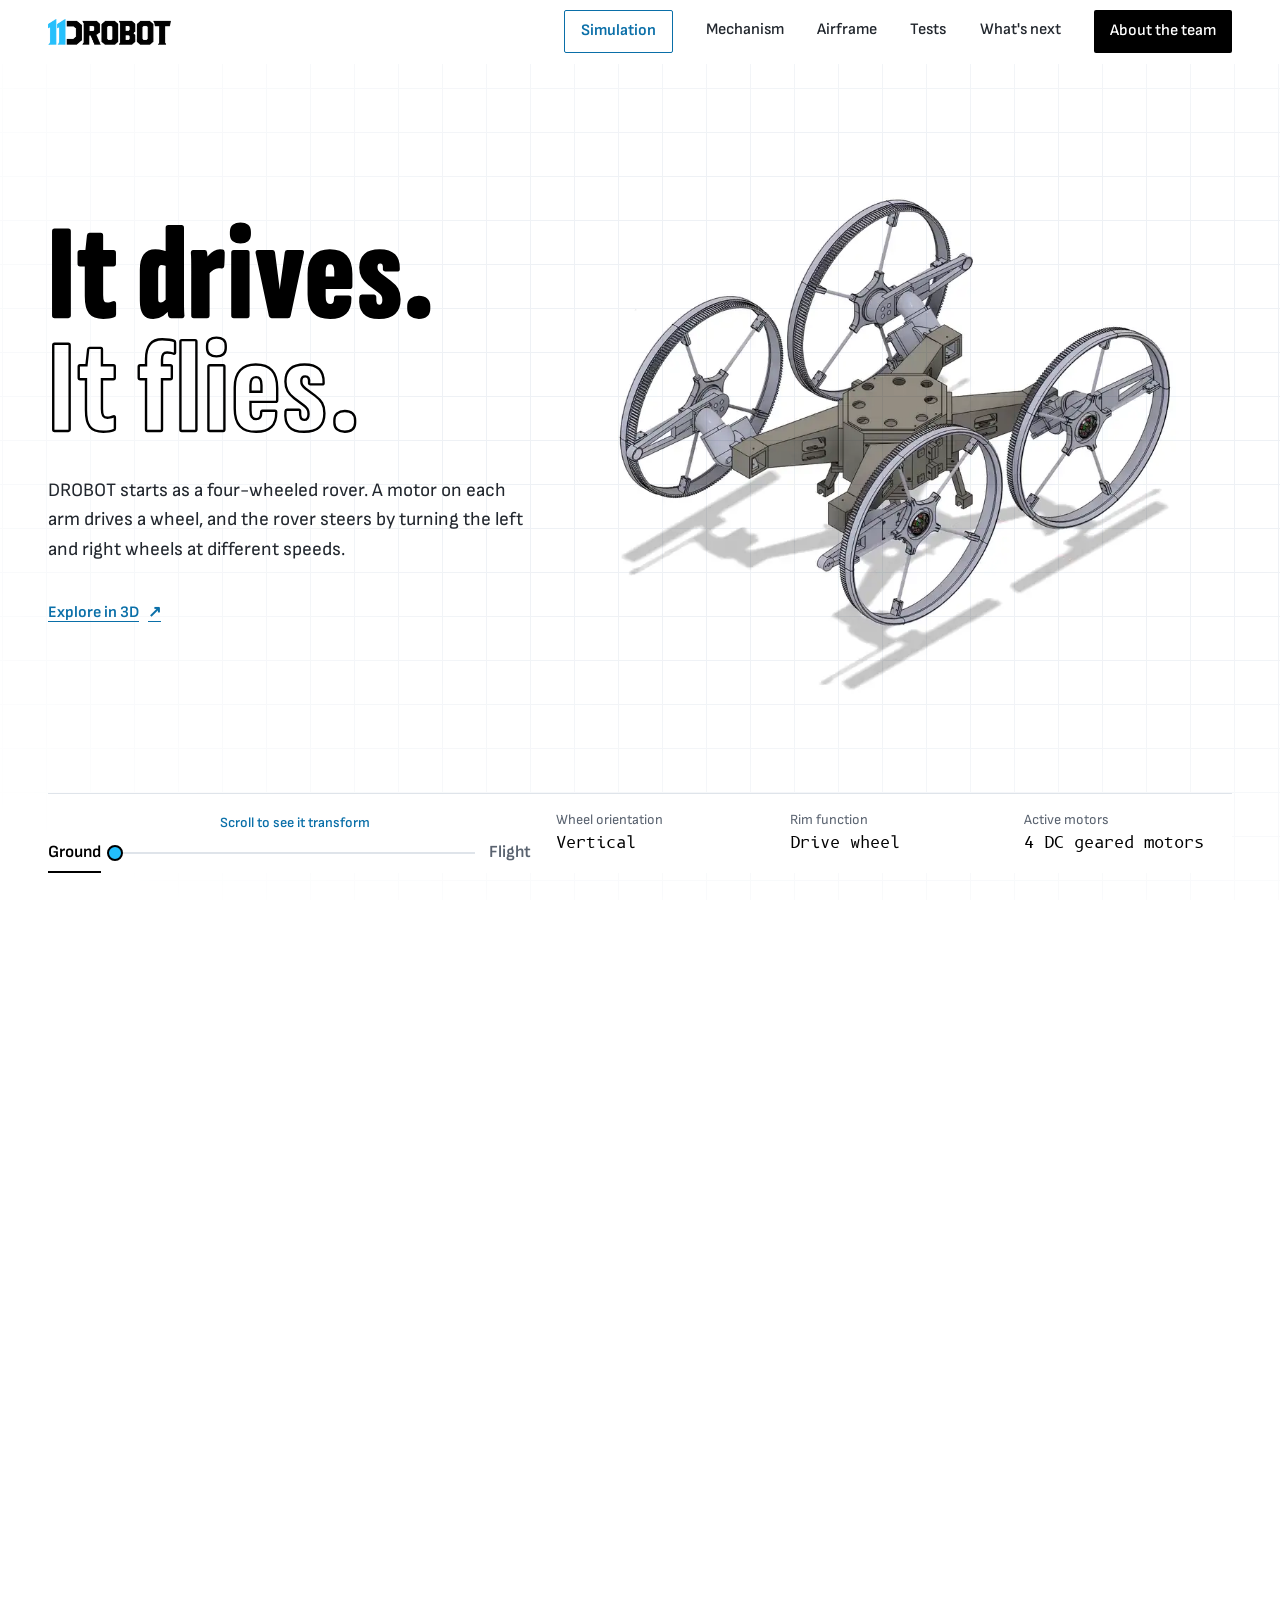
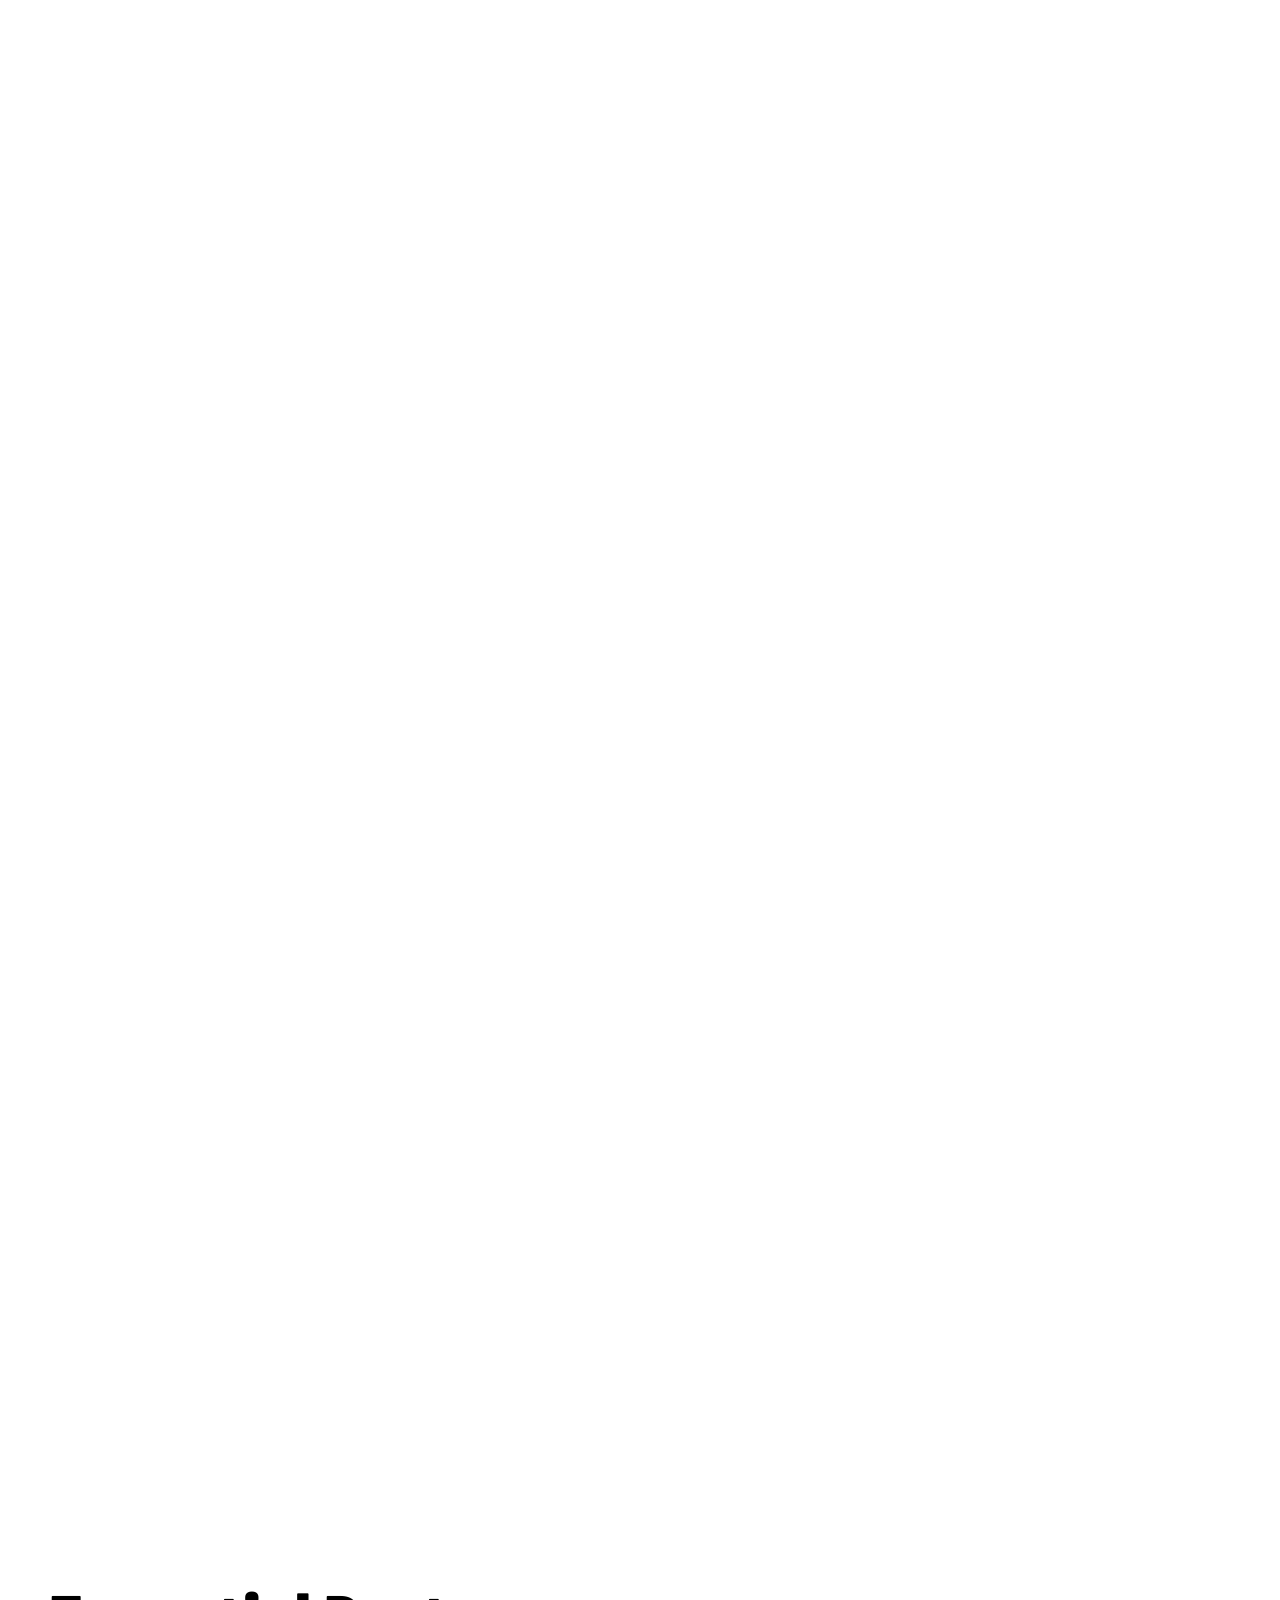
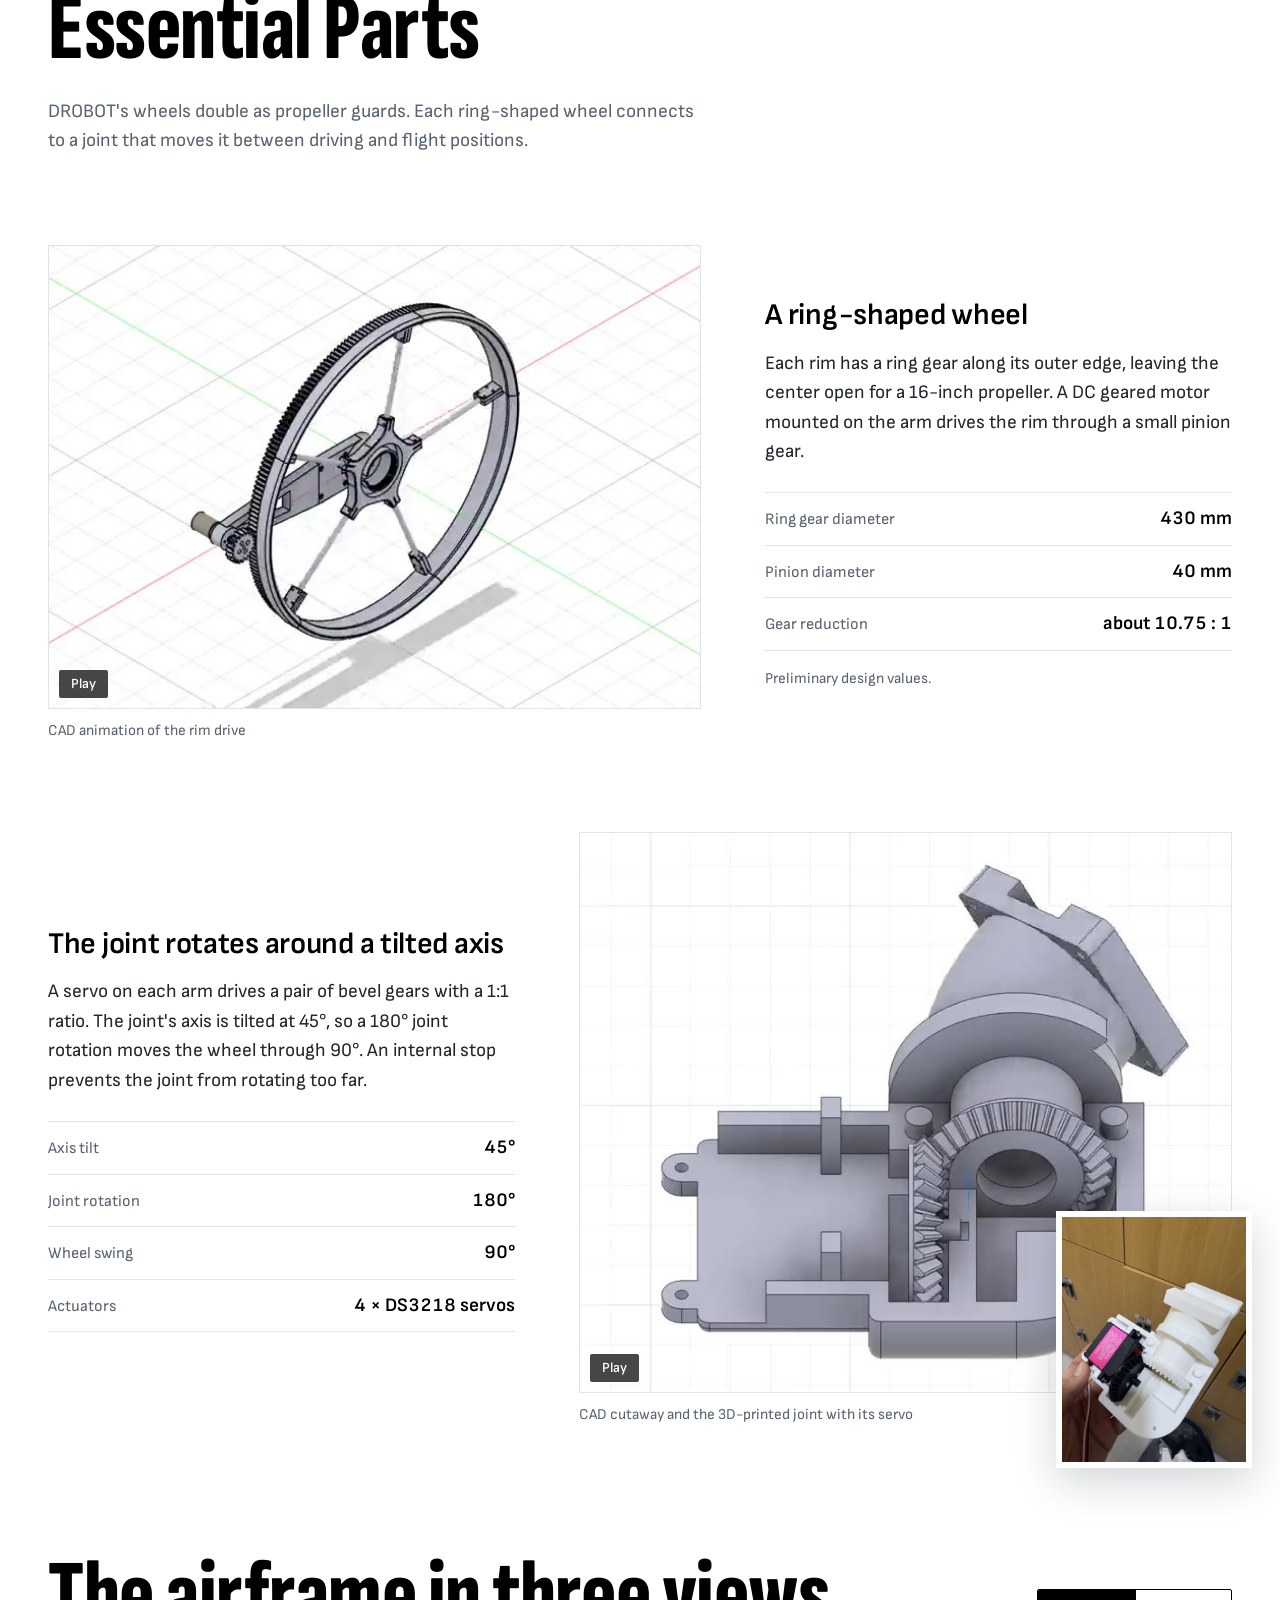
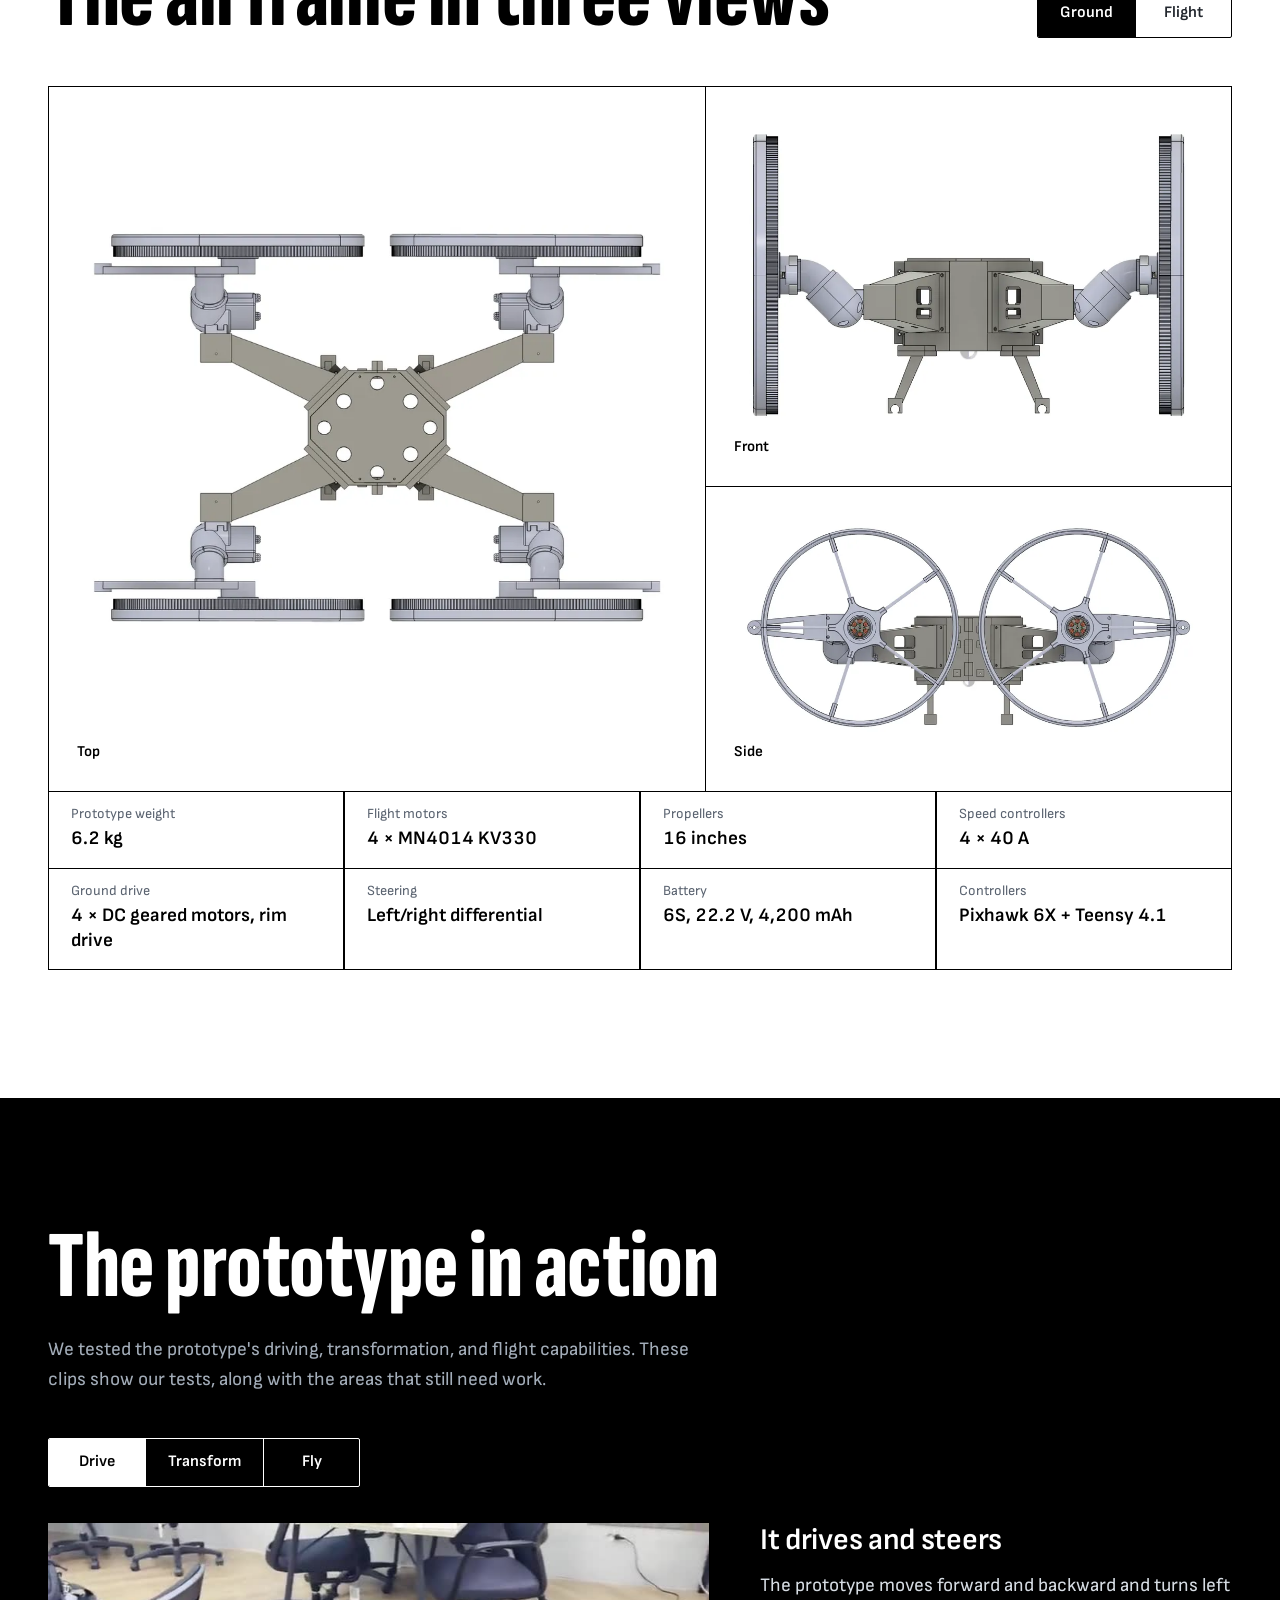
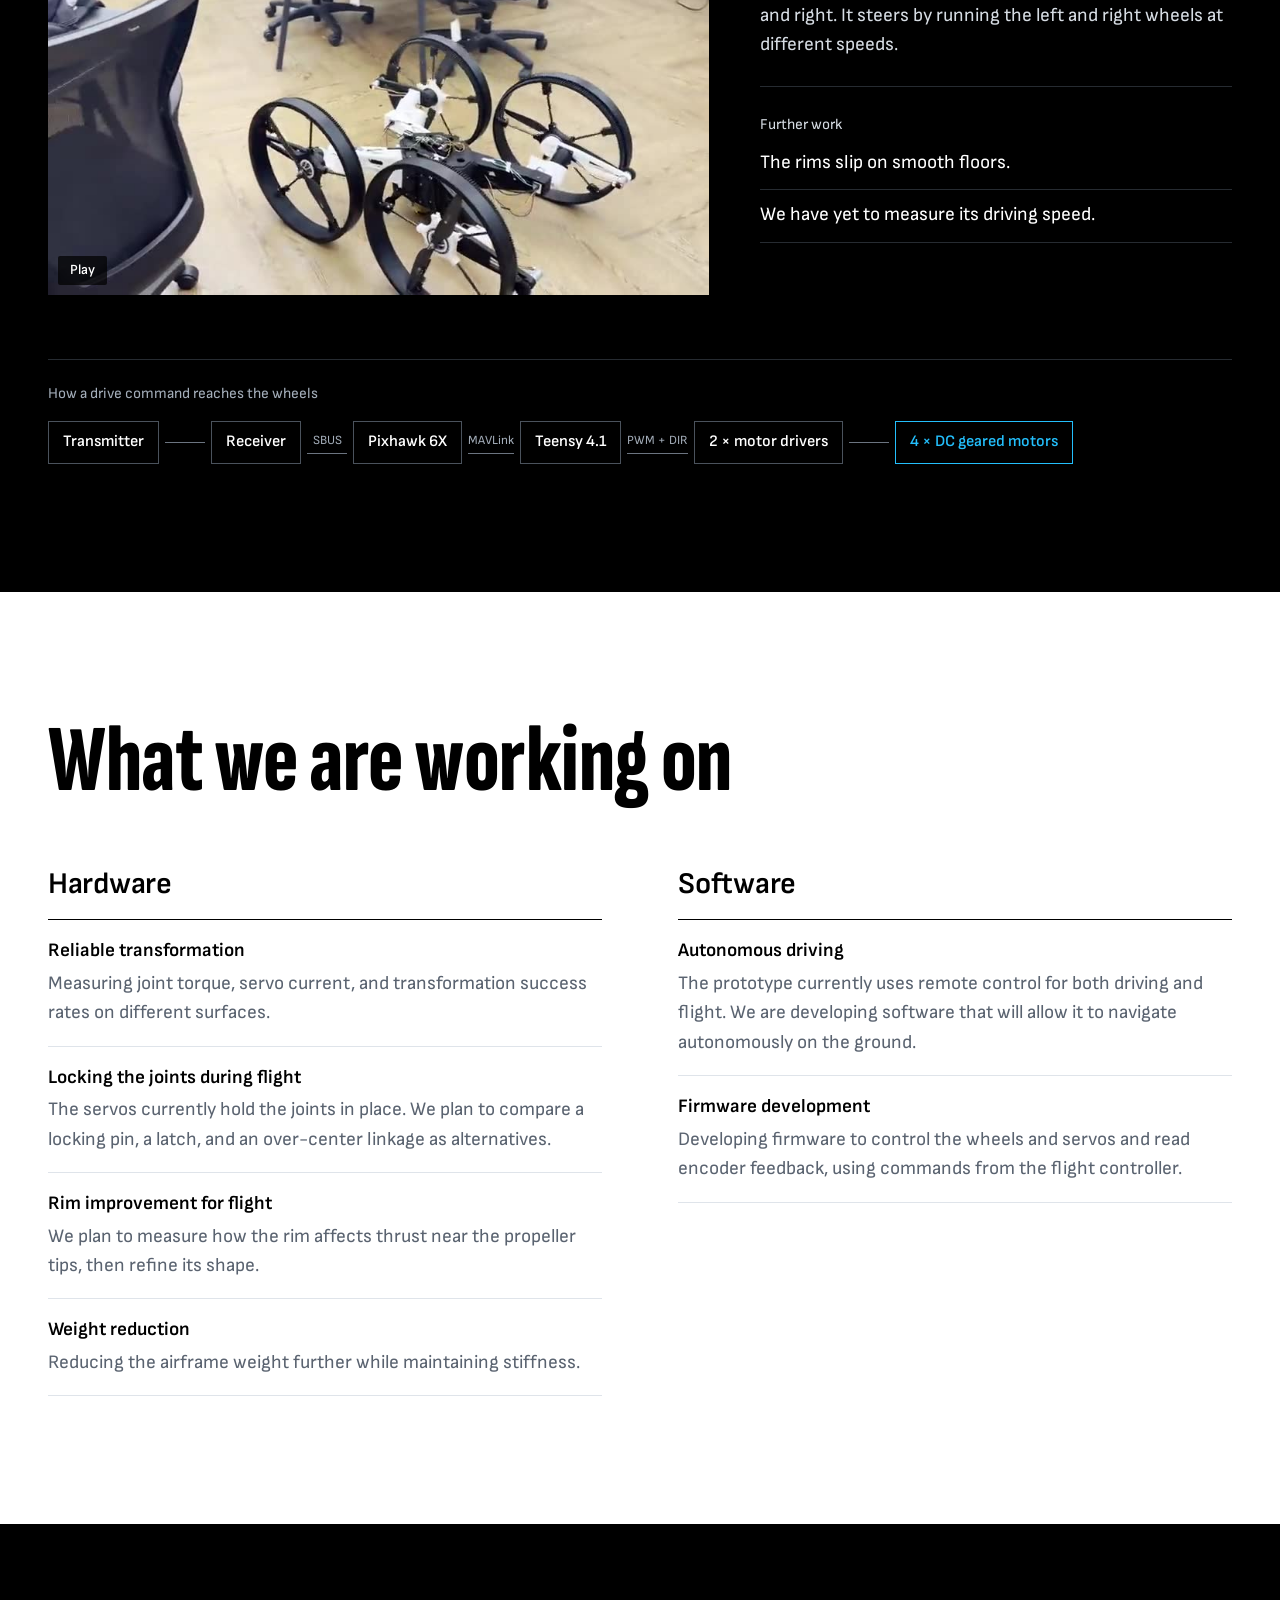
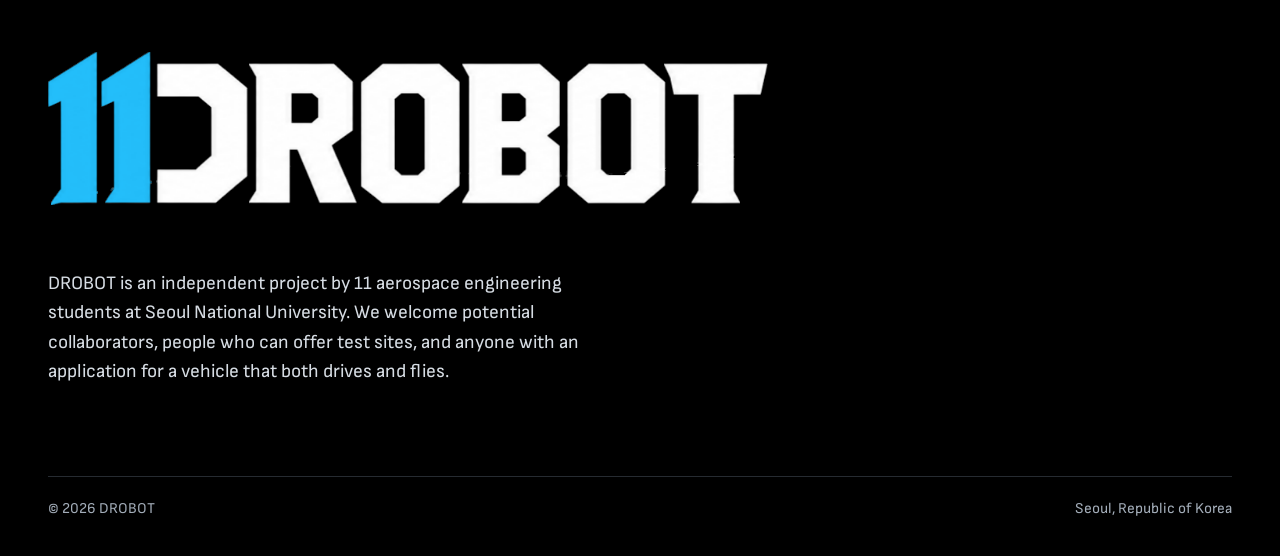
==== index.html @ 89fd4655 "Link local folder to GitHub" ====
<!doctype html>
<!--
  DROBOT site.
-->
<html lang="en">
<head>
<meta charset="utf-8">
<meta name="viewport" content="width=device-width, initial-scale=1, viewport-fit=cover">
<title>DROBOT | A rover whose wheels become its propeller guards</title>
<meta name="description" content="DROBOT is a vehicle that both drives and flies. Its four wheels pivot 90° to become propeller guards. Built and tested by an 11-person aerospace engineering team in Seoul.">
<meta property="og:title" content="DROBOT | It drives. It flies.">
<meta property="og:description" content="A rover whose wheels pivot 90° to become propeller guards.">
<meta property="og:image" content="[data-uri]">
<meta name="theme-color" content="#ffffff">
<link rel="icon" href="data:image/svg+xml,%3Csvg xmlns='http://www.w3.org/2000/svg' viewBox='0 0 32 32'%3E%3Crect width='32' height='32' fill='%23000'/%3E%3Ccircle cx='16' cy='16' r='9' fill='none' stroke='%2323bffc' stroke-width='4'/%3E%3C/svg%3E">
<style>
@font-face{font-family:"Sofia Sans";src:url([data-uri]) format("woff2");font-weight:100 1000;font-display:swap}
@font-face{font-family:"Sofia Sans XC";src:url([data-uri]) format("woff2");font-weight:100 1000;font-display:swap}
@font-face{font-family:"B612 Mono";src:url([data-uri]) format("woff2");font-weight:400;font-display:swap}

:root{
  --paper:#ffffff;
  --rule:#dfe4ea;        /* drafting lines */
  --grid:#eef1f5;
  --ink:#000000;         /* the logo's black */
  --text:#22272e;
  --quiet:#5a6370;
  --signal:#23bffc;      /* the logo's "11" */
  --signal-deep:#0a6fa8; /* same hue, readable on white */
  --on-ink:#ffffff;
  --on-ink-quiet:#a3adb9;
  --ink-rule:#262b31;
  --display:"Sofia Sans XC","Arial Narrow","Helvetica Neue",Arial,sans-serif;
  --body:"Sofia Sans","Helvetica Neue",Arial,"Apple SD Gothic Neo","Malgun Gothic",sans-serif;
  --mono:"B612 Mono",ui-monospace,Menlo,Consolas,monospace;
  --nav-h:64px;
  --gutter:clamp(16px,4vw,48px);
}
*,*::before,*::after{box-sizing:border-box}
html{-webkit-text-size-adjust:100%;scroll-behavior:smooth;scroll-padding-top:var(--nav-h)}
body{margin:0;background:var(--paper);color:var(--text);font-family:var(--body);font-size:clamp(17px,1.05vw + 13px,19px);line-height:1.55;-webkit-font-smoothing:antialiased;text-rendering:optimizeLegibility}
img,video,canvas{display:block;max-width:100%;height:auto}
a{color:inherit}
h1,h2,h3,p,dl,dd,ol,ul,figure{margin:0}
ol,ul{padding:0;list-style:none}
button{font:inherit;color:inherit;cursor:pointer}
:focus-visible{outline:3px solid var(--signal);outline-offset:3px}
.sr{position:absolute;width:1px;height:1px;overflow:hidden;clip-path:inset(50%);white-space:nowrap}
.wrap{max-width:1560px;margin-inline:auto;padding-inline:var(--gutter)}

.display{font-family:var(--display);font-weight:800;line-height:.88;letter-spacing:-.005em;color:var(--ink)}
.h2{font-size:clamp(46px,7.4vw,112px)}
.h3{font-family:var(--body);font-weight:650;font-size:clamp(22px,1.2vw + 17px,30px);line-height:1.15;letter-spacing:-.01em;color:var(--ink)}
.lede{max-width:34em;color:var(--quiet);margin-top:clamp(16px,2vw,26px)}
.band{padding-block:clamp(72px,10vw,150px)}

/* ───────── nav ───────── */
.nav{position:fixed;inset:0 0 auto 0;z-index:50;height:var(--nav-h);background:#fff;border-bottom:1px solid transparent;transition:border-color .2s}
.nav.is-stuck{border-bottom-color:var(--rule)}
.nav .wrap{height:100%;display:flex;align-items:center;justify-content:space-between;gap:24px}
.nav-logo img{height:26px;width:auto}
.nav-links{display:flex;gap:clamp(18px,2.6vw,38px);align-items:center}
.nav-links a{text-decoration:none;font-weight:550;font-size:16px;color:var(--text);padding:8px 0;border-bottom:2px solid transparent}
.nav-links a:hover{border-bottom-color:var(--ink)}
.nav-links a.nav-cta{background:var(--ink);color:#fff;padding:9px 16px;border:0;border-radius:2px}
.nav-links a.nav-cta:hover{background:var(--signal-deep)}
.nav-toggle{display:none;background:none;border:1.5px solid var(--ink);border-radius:2px;padding:7px 12px;font-weight:600;font-size:15px}

/* ───────── stage: the scroll-driven transformation ───────── */
.stage-wrap{position:relative;height:340vh;height:340svh}
.stage{position:sticky;top:0;height:100vh;height:100svh;min-height:540px;overflow:hidden;display:grid;grid-template-columns:minmax(0,5fr) minmax(0,7fr);grid-template-rows:minmax(0,1fr) auto;column-gap:clamp(8px,2vw,32px);padding:calc(var(--nav-h) + 8px) var(--gutter) clamp(16px,3vh,32px);max-width:1560px;margin-inline:auto}
.stage-grid{position:absolute;inset:0;z-index:-1;background-image:linear-gradient(var(--grid) 1px,transparent 1px),linear-gradient(90deg,var(--grid) 1px,transparent 1px);background-size:44px 44px;background-position:center top;-webkit-mask-image:radial-gradient(120% 90% at 70% 45%,#000 30%,transparent 78%);mask-image:radial-gradient(120% 90% at 70% 45%,#000 30%,transparent 78%)}
.stage-copy{grid-column:1;grid-row:1;align-self:center;position:relative;z-index:2;padding-bottom:2vh}
.stage-title{font-size:clamp(76px,10.4vw,176px);line-height:.86;letter-spacing:.012em}
.stage-title .line{display:block;color:rgba(0,0,0,var(--fill,1));-webkit-text-stroke:.018em var(--ink)}
.stage-captions{position:relative;margin-top:clamp(18px,3vh,36px);max-width:25em;min-height:6.4em}
.stage-captions p{position:absolute;inset:0 0 auto 0;opacity:0;transform:translateY(8px);transition:opacity .16s ease,transform .16s ease;color:var(--text)}
.stage-captions p.is-on{opacity:1;transform:none;transition:opacity .32s ease .16s,transform .32s ease .16s}
.stage-view{grid-column:2;grid-row:1;position:relative;min-height:0;align-self:stretch}
.stage-view img,.stage-view canvas{position:absolute;inset:0;width:100%;height:100%;object-fit:contain;mix-blend-mode:multiply}
.stage-view canvas{opacity:0}
.stage-view.is-live canvas{opacity:1}
.stage-view.is-live img{visibility:hidden}

.rail{grid-column:1 / -1;grid-row:2;display:grid;grid-template-columns:minmax(260px,5fr) minmax(0,7fr);column-gap:clamp(8px,2vw,32px);align-items:end;border-top:1px solid var(--rule);padding-top:clamp(12px,2vh,20px);background:linear-gradient(#fff,#fff)}
.travel{display:grid;grid-template-columns:auto minmax(60px,1fr) auto;align-items:center;gap:14px}
.travel button{background:none;border:0;padding:6px 0;font-weight:650;font-size:17px;color:var(--quiet);border-bottom:2px solid transparent}
.travel button[aria-pressed="true"]{color:var(--ink);border-bottom-color:var(--ink)}
.travel button:hover{color:var(--ink)}
.track{position:relative;height:22px}
.track::before{content:"";position:absolute;left:0;right:0;top:50%;height:2px;margin-top:-1px;background:var(--rule)}
.track i{position:absolute;left:0;top:50%;height:2px;margin-top:-1px;width:calc(var(--t,0) * 100%);background:var(--ink)}
.track b{position:absolute;top:50%;left:calc(var(--t,0) * 100%);width:16px;height:16px;margin:-8px 0 0 -8px;border-radius:50%;background:var(--signal);border:2px solid var(--ink)}
.readouts{display:grid;grid-template-columns:repeat(3,minmax(0,1fr));gap:clamp(12px,2vw,28px)}
.readouts div{min-width:0}
.readouts dt{font-size:14px;color:var(--quiet);line-height:1.2}
.readouts dd{font-family:var(--mono);font-size:clamp(13px,.45vw + 10px,16px);color:var(--ink);margin-top:5px;line-height:1.25;min-height:2.5em}
.scroll-cue{position:absolute;left:50%;bottom:calc(100% + 8px);transform:translateX(-50%);font-size:14px;font-weight:600;color:var(--signal-deep);white-space:nowrap;transition:opacity .3s}
.scroll-cue.is-off{opacity:0}

@keyframes rise{from{opacity:0;transform:translateY(.22em)}to{opacity:1;transform:none}}
@keyframes arrive{from{opacity:0;transform:scale(.965)}}
.stage-title .line{animation:rise .7s cubic-bezier(.2,.7,.2,1) backwards}
.stage-title #t-fly{animation-delay:.12s}
.stage-view img,.stage-view canvas{animation:arrive .9s cubic-bezier(.2,.7,.2,1) .1s backwards}
.stage-captions,.travel,.readouts{animation:rise .6s ease .45s backwards}

/* ───────── mechanism ───────── */
.mech-row{display:grid;grid-template-columns:minmax(0,7fr) minmax(0,5fr);gap:clamp(24px,5vw,80px);align-items:center;margin-top:clamp(48px,7vw,104px)}
.mech-row.is-flipped{grid-template-columns:minmax(0,5fr) minmax(0,7fr)}
.mech-row.is-flipped .mech-media{order:2}
.mech-media{position:relative}
.viewport{position:relative;border:1px solid var(--rule);background:#fff;overflow:hidden}
.vid-toggle{position:absolute;left:10px;bottom:10px;z-index:2;background:rgba(0,0,0,.72);color:#fff;border:0;border-radius:2px;padding:6px 12px;font-size:14px;font-weight:600;line-height:1.2}
.vid-toggle:hover{background:#000}
.viewport video{width:100%;height:auto}
.mech-media figcaption,.note{font-size:15px;color:var(--quiet);margin-top:10px}
.mech-row.has-photo figcaption{max-width:62%}
.mech-photo{position:absolute;right:-3%;bottom:-7%;width:30%;border:6px solid #fff;box-shadow:0 14px 40px rgba(0,20,40,.18)}
.mech-photo img{width:100%;aspect-ratio:3/4;object-fit:cover}
.mech-text p{margin-top:16px;max-width:30em}
.facts{margin-top:26px;border-top:1px solid var(--rule)}
.facts div{display:flex;justify-content:space-between;align-items:baseline;gap:16px;padding:11px 0;border-bottom:1px solid var(--rule)}
.facts dt{color:var(--quiet);font-size:16px}
.facts dd{font-weight:650;font-variant-numeric:tabular-nums;color:var(--ink);text-align:right}

/* ───────── drawing sheet ───────── */
.sheet-head{display:flex;flex-wrap:wrap;align-items:end;justify-content:space-between;gap:24px}
.seg{display:inline-flex;border:1.5px solid var(--ink);border-radius:2px;overflow:hidden}
.seg button{background:none;border:0;padding:11px 22px;font-weight:650;font-size:16px;min-width:96px}
.seg button + button{border-left:1.5px solid var(--ink)}
.seg button[aria-pressed="true"],.seg button[aria-selected="true"]{background:var(--ink);color:#fff}
.seg button:focus-visible{outline-offset:-5px}
.sheet{margin-top:clamp(28px,4vw,48px);border:1.5px solid var(--ink);background:#fff}
.views{display:grid;grid-template-columns:minmax(0,1.25fr) minmax(0,1fr);grid-template-rows:auto auto}
.view{position:relative;padding:clamp(14px,2.2vw,30px);border-bottom:1.5px solid var(--ink)}
.view-top{grid-row:1 / span 2;border-right:1.5px solid var(--ink);display:flex;flex-direction:column}
.view-top .view-art{flex:1}
.view-art{position:relative;aspect-ratio:var(--ar)}
.view-art img{position:absolute;inset:0;width:100%;height:100%;object-fit:contain;transition:opacity .4s ease}
.view-art img.is-off{opacity:0}
.view-name{font-size:15px;font-weight:650;color:var(--ink)}
.titleblock{display:grid;grid-template-columns:repeat(4,minmax(0,1fr));background:var(--ink);gap:1.5px;border-top:0}
.titleblock div{background:#fff;padding:14px clamp(14px,2.2vw,22px) 16px}
.titleblock dt{font-size:14px;color:var(--quiet);line-height:1.2}
.titleblock dd{font-weight:650;font-variant-numeric:tabular-nums;color:var(--ink);margin-top:4px;line-height:1.3}

/* ───────── tests ───────── */
.tests{background:var(--ink);color:var(--on-ink)}
.tests .display{color:#fff}
.tests .lede{color:var(--on-ink-quiet)}
.tests .seg{border-color:#fff;margin-top:clamp(28px,4vw,44px)}
.tests .seg button + button{border-left-color:#fff}
.tests .seg button{color:#fff}
.tests .seg button[aria-selected="true"]{background:#fff;color:#000}
.test-panel{display:grid;grid-template-columns:minmax(0,7fr) minmax(0,5fr);gap:clamp(24px,4vw,64px);align-items:start;margin-top:clamp(24px,3vw,36px)}
.test-panel[hidden]{display:none}
.test-video{position:relative;aspect-ratio:16/9;background:#0b0d10}
.test-video video{width:100%;height:100%;object-fit:cover}
.test-copy .h3{color:#fff}
.test-copy p{margin-top:14px;color:#d6dce3;max-width:28em}
.open{margin-top:26px;border-top:1px solid var(--ink-rule)}
.open-title{font-size:15px;color:var(--on-ink-quiet);padding:12px 0 2px}
.open li{padding:10px 0 12px;border-bottom:1px solid var(--ink-rule);color:#fff}
.chain-block{margin-top:clamp(36px,5vw,64px);border-top:1px solid var(--ink-rule);padding-top:22px}
.chain-title{font-size:15px;color:var(--on-ink-quiet)}
.chain{display:flex;flex-wrap:wrap;align-items:stretch;gap:10px 0;margin-top:16px}
.chain li{display:flex;align-items:center}
.chain .node{border:1px solid #4a525c;padding:10px 14px;font-weight:600;font-size:16px;line-height:1.3;color:#fff;white-space:nowrap}
.chain li:last-child .node{border-color:var(--signal);color:var(--signal)}
.chain .link{display:flex;flex-direction:column;align-items:center;justify-content:center;min-width:52px;padding:0 6px;font-size:12.5px;color:var(--on-ink-quiet);position:relative;height:100%}
.chain .link::after{content:"";display:block;width:100%;height:1px;background:#6b7480;margin-top:3px}
.chain .link:empty::after{margin-top:0}

/* ───────── next ───────── */
.next-grid{display:grid;grid-template-columns:minmax(0,1fr) minmax(0,1fr);gap:clamp(32px,6vw,96px);margin-top:clamp(36px,5vw,64px)}
.worklist{margin-top:18px;border-top:1.5px solid var(--ink)}
.worklist li{padding:16px 0 18px;border-bottom:1px solid var(--rule)}
.worklist b{display:block;font-weight:650;color:var(--ink)}
.worklist span{display:block;color:var(--quiet);margin-top:3px;max-width:30em}
.claude{margin-top:clamp(48px,7vw,96px);display:grid;grid-template-columns:minmax(0,5fr) minmax(0,7fr);gap:clamp(20px,5vw,80px);border-top:1.5px solid var(--ink);padding-top:clamp(24px,3vw,40px)}
.claude p{font-size:clamp(20px,1.1vw + 16px,28px);line-height:1.35;color:var(--ink);max-width:26em}

/* ───────── contact ───────── */
.contact{background:var(--ink);color:#fff;padding-block:clamp(72px,10vw,140px) 36px}
.contact-logo{width:min(100%,720px);height:auto}
.contact-grid{display:grid;grid-template-columns:minmax(0,7fr) minmax(0,5fr);gap:clamp(24px,5vw,80px);margin-top:clamp(32px,5vw,64px);align-items:end}
.contact p{color:#d6dce3;max-width:30em}
.mail{display:inline-block;font-weight:600;font-size:clamp(18px,1.4vw + 12px,28px);color:var(--signal);text-decoration:none;border-bottom:1px solid currentColor;padding-bottom:4px;overflow-wrap:anywhere}
.mail:hover{color:#fff}
.fine{display:flex;flex-wrap:wrap;justify-content:space-between;gap:8px 24px;margin-top:clamp(48px,7vw,96px);padding-top:20px;border-top:1px solid var(--ink-rule);font-size:15px;color:var(--on-ink-quiet)}

/* ───────── responsive ───────── */
@media (max-width:980px){
  .stage{grid-template-columns:minmax(0,1fr);grid-template-rows:auto minmax(0,1fr) auto}
  .stage-copy{grid-column:1;grid-row:1;align-self:start;padding-bottom:0}
  .stage-title{font-size:clamp(56px,17vw,132px)}
  .stage-captions{margin-top:12px;min-height:5.6em;max-width:32em}
  .stage-view{grid-column:1;grid-row:2}
  .rail{grid-row:3;grid-template-columns:minmax(0,1fr);row-gap:14px}
  .readouts dd{min-height:0}
  .stage-grid{-webkit-mask-image:radial-gradient(110% 60% at 50% 55%,#000 30%,transparent 80%);mask-image:radial-gradient(110% 60% at 50% 55%,#000 30%,transparent 80%)}
  .mech-row,.test-panel,.next-grid,.claude,.contact-grid{grid-template-columns:minmax(0,1fr)}
  .mech-row.is-flipped{grid-template-columns:minmax(0,1fr)}
  .mech-row.is-flipped .mech-media{order:0}
  .mech-photo{right:4%}
  .mech-row.has-photo .mech-text{margin-top:8%}
  .views{grid-template-columns:minmax(0,1fr)}
  .titleblock{grid-template-columns:repeat(2,minmax(0,1fr))}
  .view-top{grid-row:auto;border-right:0}
  .contact-grid{align-items:start}
}
@media (max-width:760px){
  :root{--nav-h:56px}
  .nav-toggle{display:block}
  .nav-links{position:absolute;top:var(--nav-h);left:0;right:0;flex-direction:column;align-items:stretch;gap:0;background:#fff;border-bottom:1px solid var(--rule);padding:6px var(--gutter) 16px;display:none}
  .nav-links.is-open{display:flex}
  .nav-links a{padding:14px 0;border-bottom:1px solid var(--rule);font-size:18px}
  .nav-links a.nav-cta{margin-top:14px;text-align:center;padding:14px}
  .nav-logo img{height:22px}
  .readouts{grid-template-columns:repeat(3,minmax(0,1fr));gap:10px}
  .readouts dt{font-size:12.5px}
  .readouts dd{font-size:12px}
  .seg button{padding:11px 16px;min-width:0}
  .tests .seg{display:flex}
  .tests .seg button{flex:1}
  .chain{flex-direction:column;gap:0}
  .chain li{flex-direction:column;align-items:flex-start}
  .chain .node{white-space:normal}
  .chain .link{display:block;align-self:stretch;min-width:0;height:auto;min-height:26px;margin-left:16px;padding:5px 0 5px 12px;border-left:1px solid #6b7480;font-size:13px}
  .chain .link::after{display:none}
}
@media (max-width:980px) and (max-height:700px){
  .stage-title{font-size:clamp(48px,12.5vw,96px)}
  .stage-captions{font-size:16px;min-height:5em}
  .readouts{display:none}
}
@media (min-width:981px) and (max-height:680px){
  .stage-title{font-size:clamp(64px,8vw,120px)}
}
@media (prefers-reduced-motion:reduce){
  html{scroll-behavior:auto}
  .stage-title .line,.stage-view img,.stage-view canvas,.stage-captions,.travel,.readouts{animation:none}
  .stage-captions p,.view-art img{transition:none}
}
</style>
<style>.stage-open3d{display:inline-flex;align-items:center;gap:9px;color:var(--signal-deep);font-size:16px;font-weight:650;text-underline-offset:4px;margin-top:4px}
.nav-links a.nav-simulation{border:1.5px solid var(--signal-deep);border-radius:2px;padding:8px 16px;color:var(--signal-deep);font-weight:650;white-space:nowrap;transition:background-color .18s,color .18s}
.nav-links a.nav-simulation[aria-current=page]{background:#eef7fc}
.nav-links a.nav-simulation:hover,.nav-links a.nav-simulation:focus-visible{background:var(--signal-deep);border-color:var(--signal-deep);color:#fff}
@media(max-width:760px){.nav-links a.nav-simulation{align-self:flex-start;margin:6px 0 8px;padding:10px 16px}}
</style>
<script>if(location.hash==='#simulation')location.replace('drobot-simulation.html');</script>
</head>
<body>

<header class="nav" id="nav">
  <div class="wrap">
    <a class="nav-logo" href="#top" aria-label="DROBOT, back to top"><img src="[data-uri]" alt="DROBOT" width="921" height="194"></a>
    <button class="nav-toggle" id="nav-toggle" aria-expanded="false" aria-controls="nav-links">Menu</button>
    <nav class="nav-links" id="nav-links" aria-label="Sections">
      <a class="nav-simulation" href="drobot-simulation.html">Simulation</a>
      <a href="#mechanism">Mechanism</a>
      <a href="#airframe">Airframe</a>
      <a href="#tests">Tests</a>
      <a href="#next">What's next</a>
      <a class="nav-cta" href="#contact">About the team</a>
    </nav>
  </div>
</header>

<main id="top">

<!-- ═════════ Stage ═════════ -->
<section class="stage-wrap" id="stage-wrap" aria-label="DROBOT changes from rover to drone as you scroll">
  <div class="stage">
    <div class="stage-grid" aria-hidden="true"></div>

    <div class="stage-copy">
      <h1 class="display stage-title" id="stage-title">
        <span class="sr">DROBOT, a drone and rover in one vehicle. </span>
        <span class="line" id="t-drive">It drives.</span>
        <span class="line" id="t-fly" style="--fill:0">It flies.</span>
      </h1>
      <div class="stage-captions" id="captions" aria-live="polite">
        <p class="is-on" data-state="ground">DROBOT starts as a four-wheeled rover. A motor on each arm drives a wheel, and the rover steers by turning the left and right wheels at different speeds.</p>
        <p data-state="moving">To switch to flight mode, each arm joint rotates 180° around an axis tilted at 45°. This moves the wheels from vertical to horizontal.</p>
        <p data-state="flight">The vehicle now flies as a quadcopter, with each wheel rim serving as a guard around a 16-inch propeller.</p>
      </div>
      <a class="stage-open3d" href="drobot-simulation.html">Explore in 3D <span aria-hidden="true">↗</span></a>
    </div>

    <div class="stage-view" id="stage-view">
      <img src="[data-uri]" width="960" height="746" alt="CAD model of DROBOT in ground mode: an X-shaped body with four upright wheels" fetchpriority="high">
      <canvas id="stage-canvas" width="960" height="746" aria-hidden="true"></canvas>
    </div>

    <div class="rail">
      <div class="travel">
        <button type="button" id="go-ground" aria-pressed="true">Ground</button>
        <div class="track" id="track" aria-hidden="true"><i></i><b></b><span class="scroll-cue" id="cue">Scroll to see it transform</span></div>
        <button type="button" id="go-flight" aria-pressed="false">Flight</button>
      </div>
      <dl class="readouts">
        <div><dt>Wheel orientation</dt><dd id="r-att">Vertical</dd></div>
        <div><dt>Rim function</dt><dd id="r-job">Drive wheel</dd></div>
        <div><dt>Active motors</dt><dd id="r-act">4 DC geared motors</dd></div>
      </dl>
    </div>
  </div>
</section>

<!-- ═════════ Mechanism ═════════ -->
<section class="band" id="mechanism">
  <div class="wrap">
    <h2 class="display h2">Essential Parts</h2>
    <p class="lede">DROBOT's wheels double as propeller guards. Each ring-shaped wheel connects to a joint that moves it between driving and flight positions.</p>

    <div class="mech-row">
      <figure class="mech-media">
        <div class="viewport"><video class="loop" src="[data-uri]" poster="[data-uri]" width="640" height="454" muted loop playsinline preload="none" aria-label="CAD animation of the wheel rim turning, driven by a small pinion gear at its edge"></video></div>
        <figcaption>CAD animation of the rim drive</figcaption>
      </figure>
      <div class="mech-text">
        <h3 class="h3">A ring-shaped wheel</h3>
        <p>Each rim has a ring gear along its outer edge, leaving the center open for a 16-inch propeller. A DC geared motor mounted on the arm drives the rim through a small pinion gear.</p>
        <dl class="facts">
          <div><dt>Ring gear diameter</dt><dd>430 mm</dd></div>
          <div><dt>Pinion diameter</dt><dd>40 mm</dd></div>
          <div><dt>Gear reduction</dt><dd>about 10.75 : 1</dd></div>
        </dl>
        <p class="note">Preliminary design values.</p>
      </div>
    </div>

    <div class="mech-row is-flipped has-photo">
      <figure class="mech-media">
        <div class="viewport"><video class="loop" src="[data-uri]" poster="[data-uri]" width="720" height="618" muted loop playsinline preload="none" aria-label="CAD cutaway of the joint: a bevel gear pair turns the outer housing about a tilted axis"></video></div>
        <div class="mech-photo"><img src="[data-uri]" width="900" height="1200" loading="lazy" alt="A 3D-printed joint held in one hand, with its servo and bevel gear visible"></div>
        <figcaption>CAD cutaway and the 3D-printed joint with its servo</figcaption>
      </figure>
      <div class="mech-text">
        <h3 class="h3">The joint rotates around a tilted axis</h3>
        <p>A servo on each arm drives a pair of bevel gears with a 1:1 ratio. The joint's axis is tilted at 45°, so a 180° joint rotation moves the wheel through 90°. An internal stop prevents the joint from rotating too far.</p>
        <dl class="facts">
          <div><dt>Axis tilt</dt><dd>45°</dd></div>
          <div><dt>Joint rotation</dt><dd>180°</dd></div>
          <div><dt>Wheel swing</dt><dd>90°</dd></div>
          <div><dt>Actuators</dt><dd>4 × DS3218 servos</dd></div>
        </dl>
      </div>
    </div>
  </div>
</section>

<!-- ═════════ Airframe drawing ═════════ -->
<section class="band" id="airframe" style="padding-top:0">
  <div class="wrap">
    <div class="sheet-head">
      <h2 class="display h2">The airframe in three views</h2>
      <div class="seg" role="group" aria-label="Airframe mode">
        <button type="button" data-view="ground" aria-pressed="true">Ground</button>
        <button type="button" data-view="flight" aria-pressed="false">Flight</button>
      </div>
    </div>

    <div class="sheet">
      <div class="views" id="views">
        <figure class="view view-top">
          <div class="view-art" style="--ar:900/633">
            <img data-mode="ground" src="[data-uri]" width="900" height="633" loading="lazy" alt="Top view, ground mode: X-shaped body with the four wheels edge-on along both sides">
            <img data-mode="flight" class="is-off" src="[data-uri]" width="900" height="633" loading="lazy" alt="Top view, flight mode: four circular guards around the propellers">
          </div>
          <figcaption class="view-name">Top</figcaption>
        </figure>
        <figure class="view">
          <div class="view-art" style="--ar:900/613">
            <img data-mode="ground" src="[data-uri]" width="900" height="613" loading="lazy" alt="Front view, ground mode: wheels upright on either side of the body">
            <img data-mode="flight" class="is-off" src="[data-uri]" width="900" height="613" loading="lazy" alt="Front view, flight mode: rims lying flat above the body">
          </div>
          <figcaption class="view-name">Front</figcaption>
        </figure>
        <figure class="view">
          <div class="view-art" style="--ar:900/431">
            <img data-mode="ground" src="[data-uri]" width="900" height="431" loading="lazy" alt="Side view, ground mode: two large wheels seen face-on">
            <img data-mode="flight" class="is-off" src="[data-uri]" width="900" height="431" loading="lazy" alt="Side view, flight mode: rims flat, seen edge-on">
          </div>
          <figcaption class="view-name">Side</figcaption>
        </figure>
      </div>
      <dl class="titleblock">
        <div><dt>Prototype weight</dt><dd>6.2 kg</dd></div>
        <div><dt>Flight motors</dt><dd>4 × MN4014 KV330</dd></div>
        <div><dt>Propellers</dt><dd>16 inches</dd></div>
        <div><dt>Speed controllers</dt><dd>4 × 40 A</dd></div>
        <div><dt>Ground drive</dt><dd>4 × DC geared motors, rim drive</dd></div>
        <div><dt>Steering</dt><dd>Left/right differential</dd></div>
        <div><dt>Battery</dt><dd>6S, 22.2 V, 4,200 mAh</dd></div>
        <div><dt>Controllers</dt><dd>Pixhawk 6X + Teensy 4.1</dd></div>
      </dl>
    </div>
  </div>
</section>

<!-- ═════════ Tests ═════════ -->
<section class="band tests" id="tests">
  <div class="wrap">
    <h2 class="display h2">The prototype in action</h2>
    <p class="lede">We tested the prototype's driving, transformation, and flight capabilities. These clips show our tests, along with the areas that still need work.</p>

    <div class="seg" role="tablist" aria-label="Test">
      <button type="button" role="tab" id="tab-drive" aria-controls="panel-drive" aria-selected="true">Drive</button>
      <button type="button" role="tab" id="tab-transform" aria-controls="panel-transform" aria-selected="false" tabindex="-1">Transform</button>
      <button type="button" role="tab" id="tab-fly" aria-controls="panel-fly" aria-selected="false" tabindex="-1">Fly</button>
    </div>

    <div class="test-panel" id="panel-drive" role="tabpanel" aria-labelledby="tab-drive">
      <div class="test-video"><video src="[data-uri]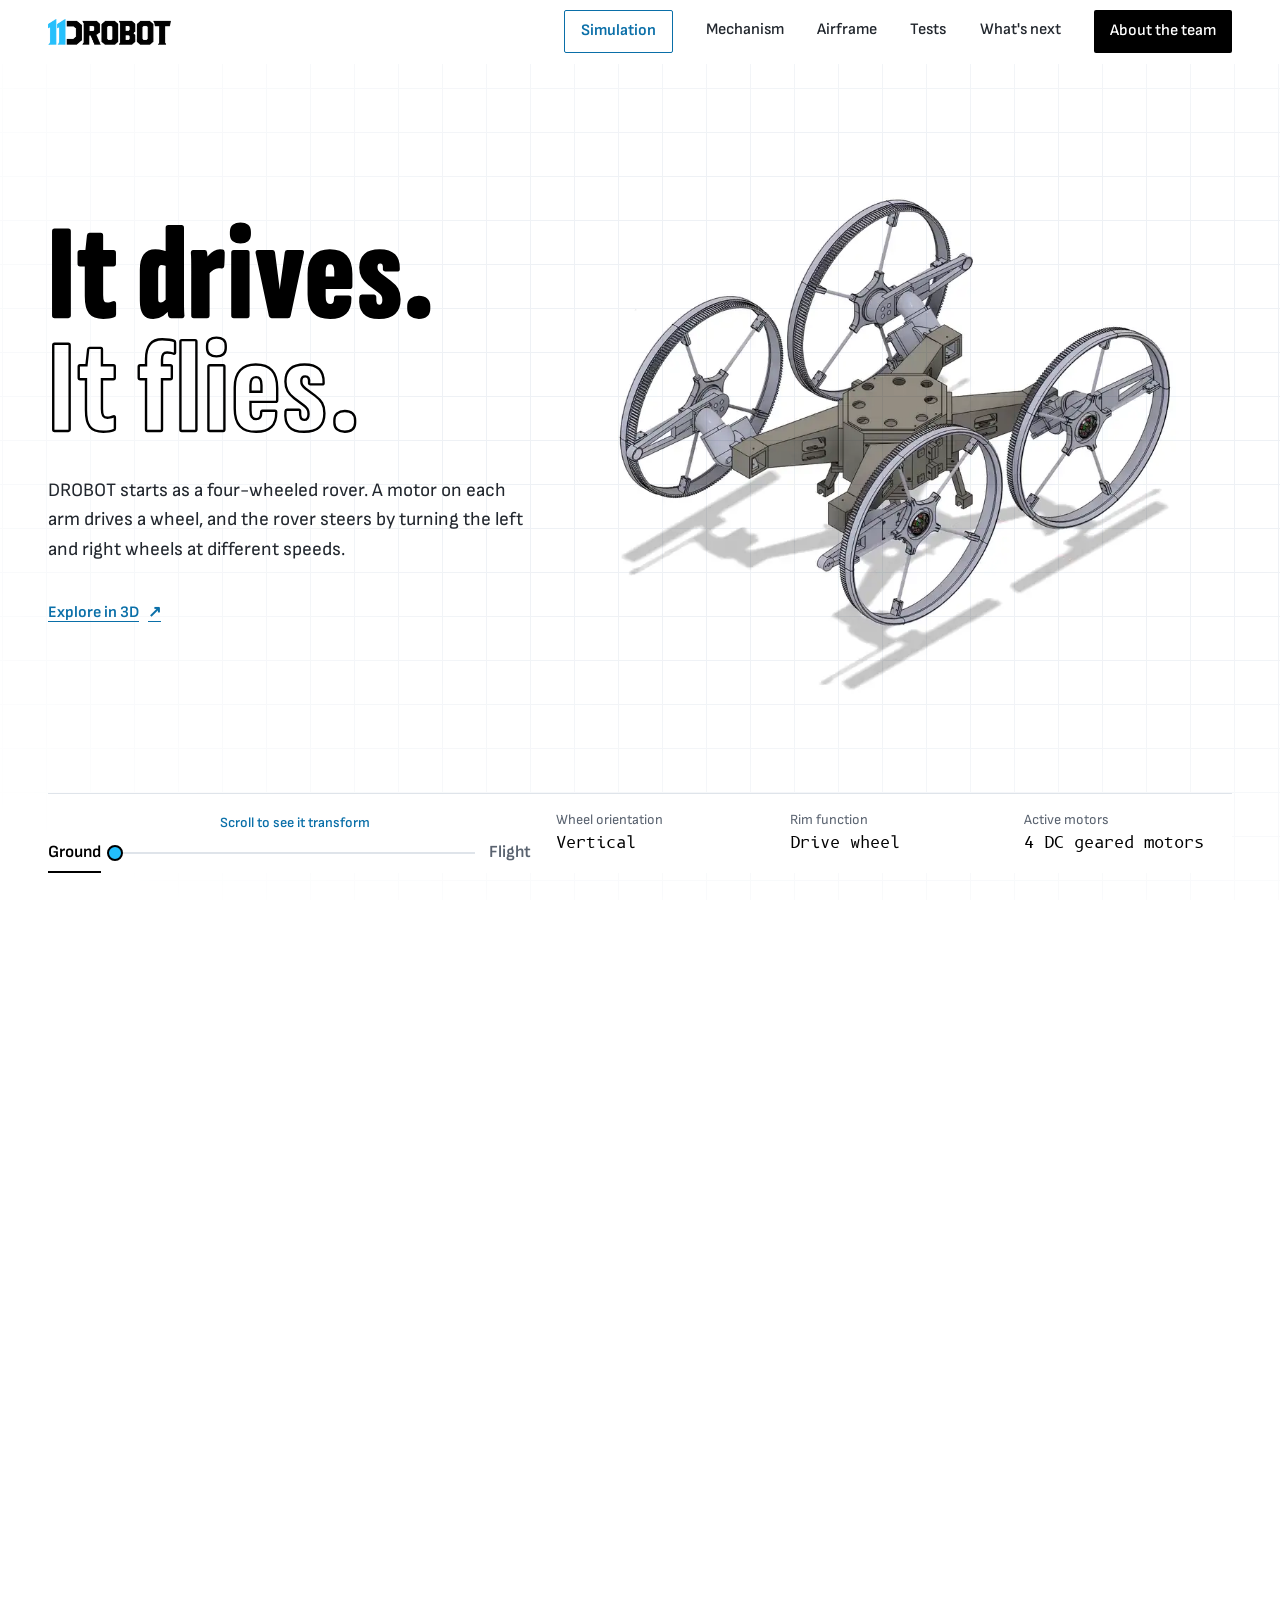
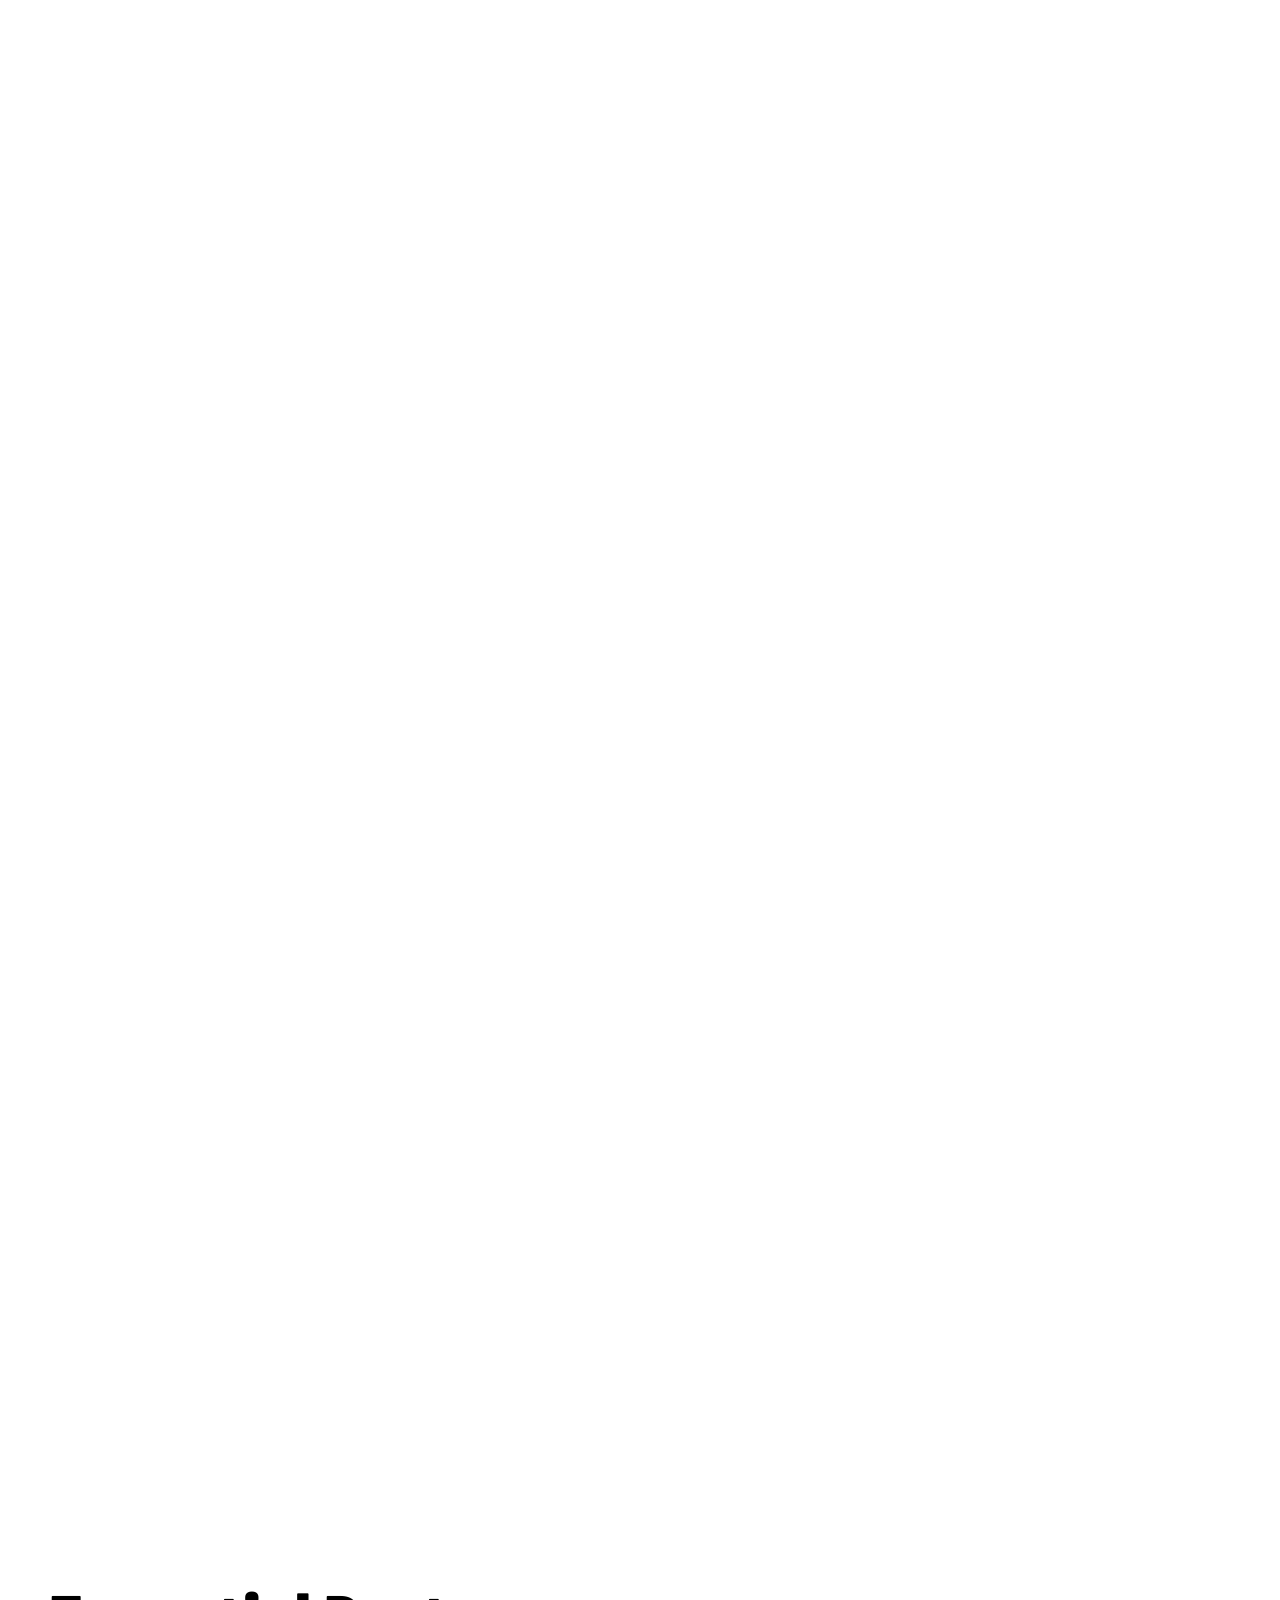
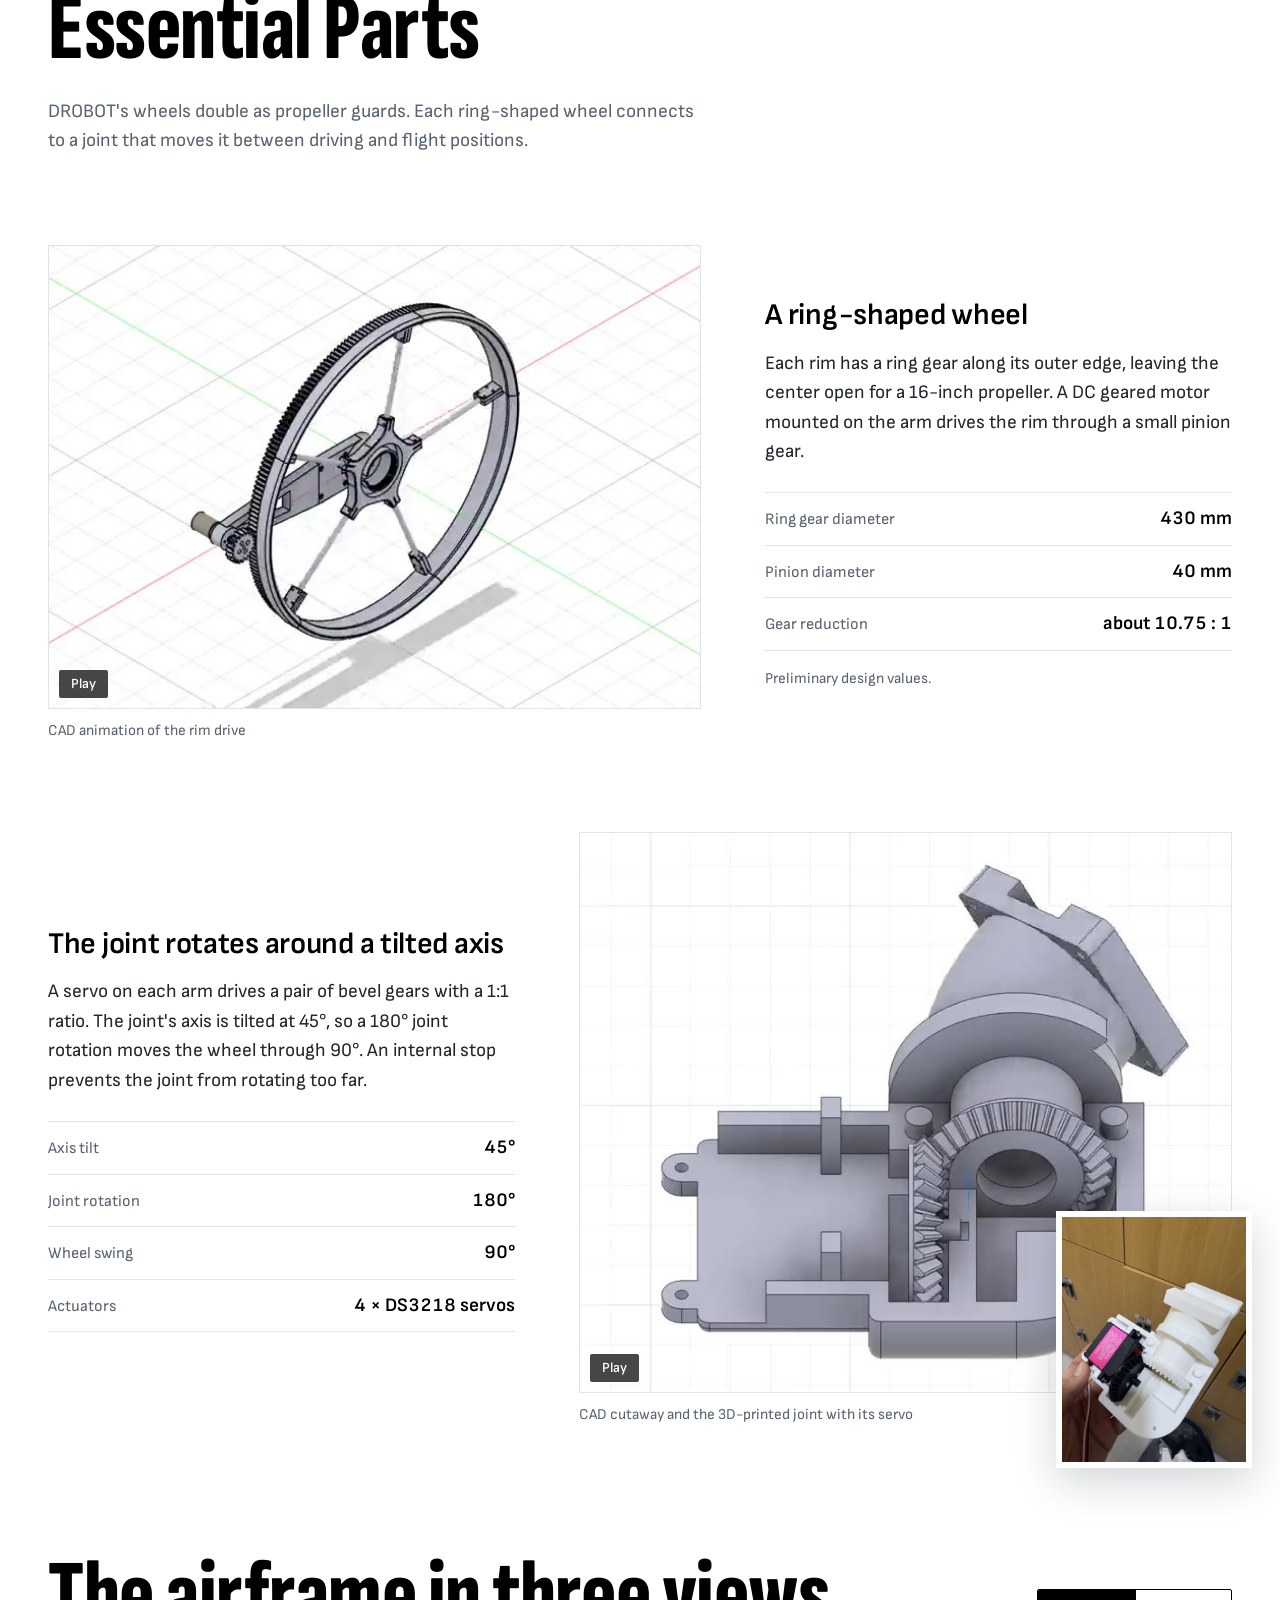
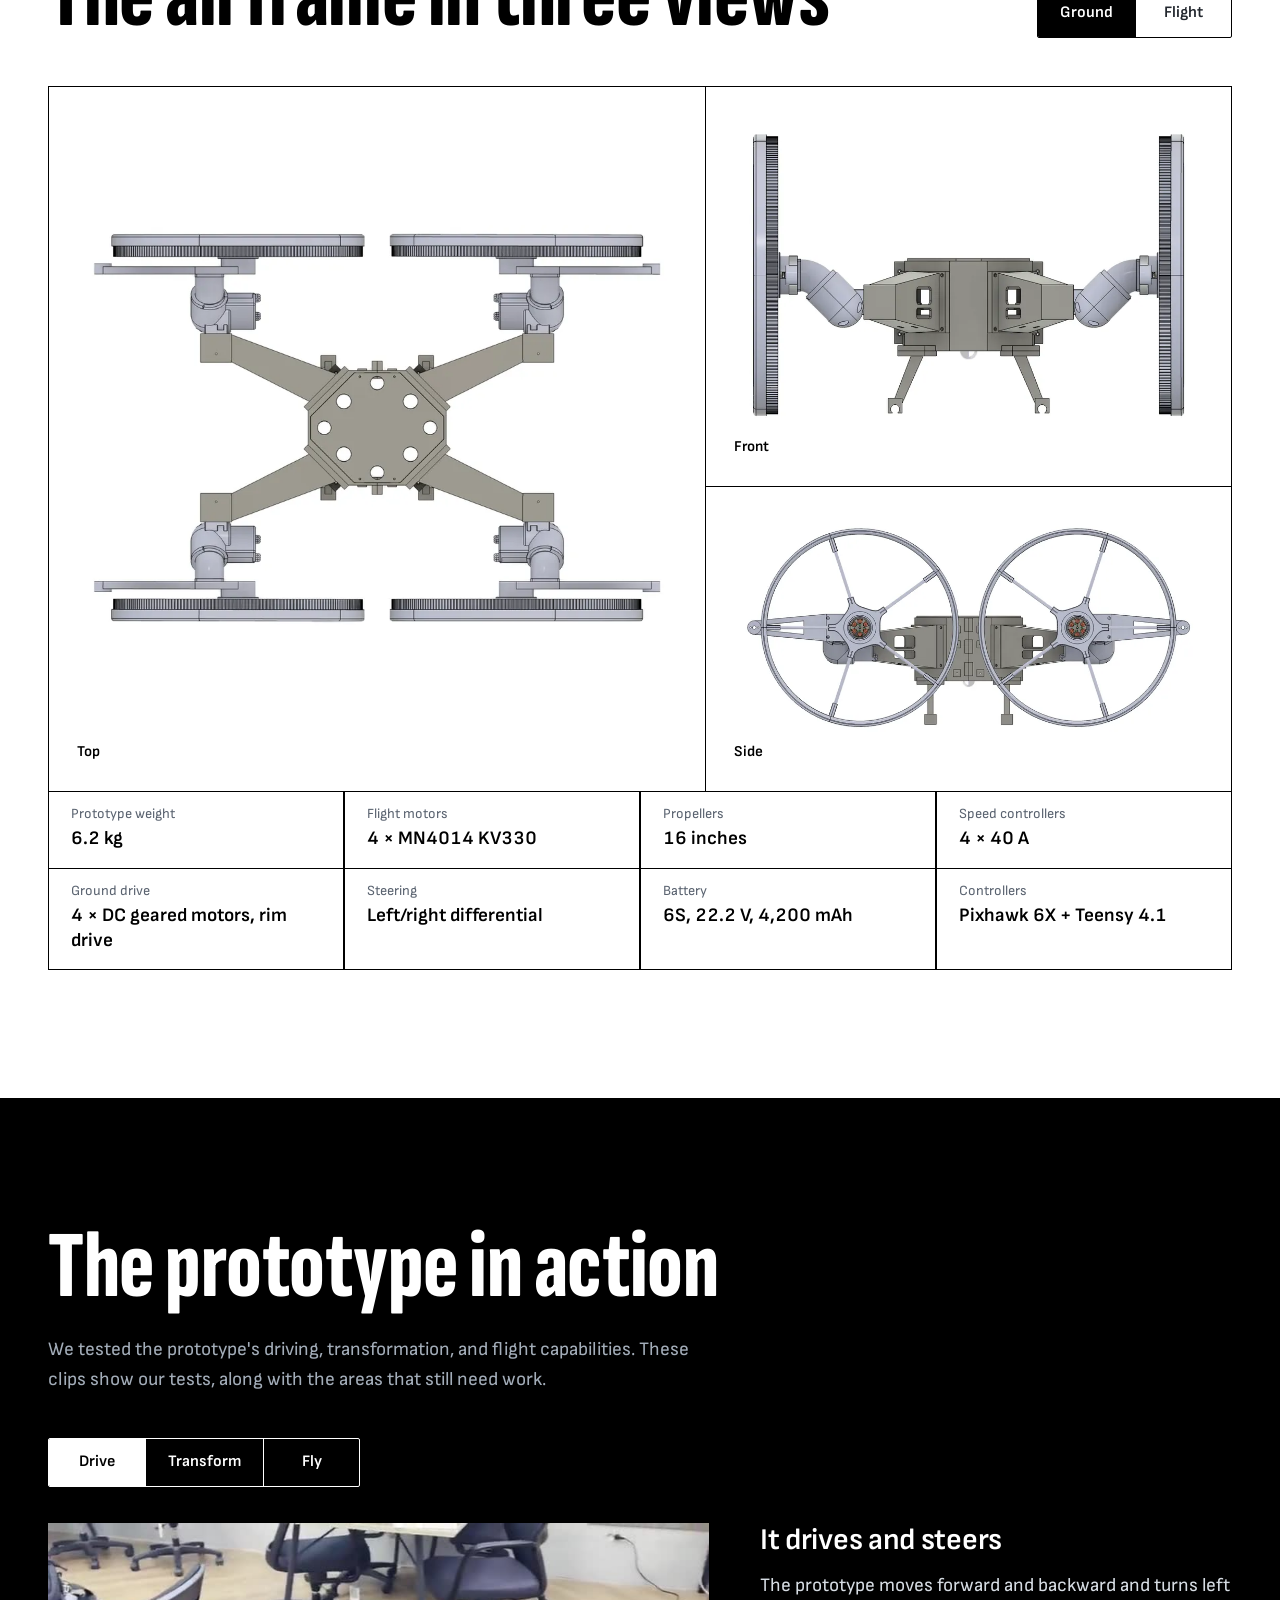
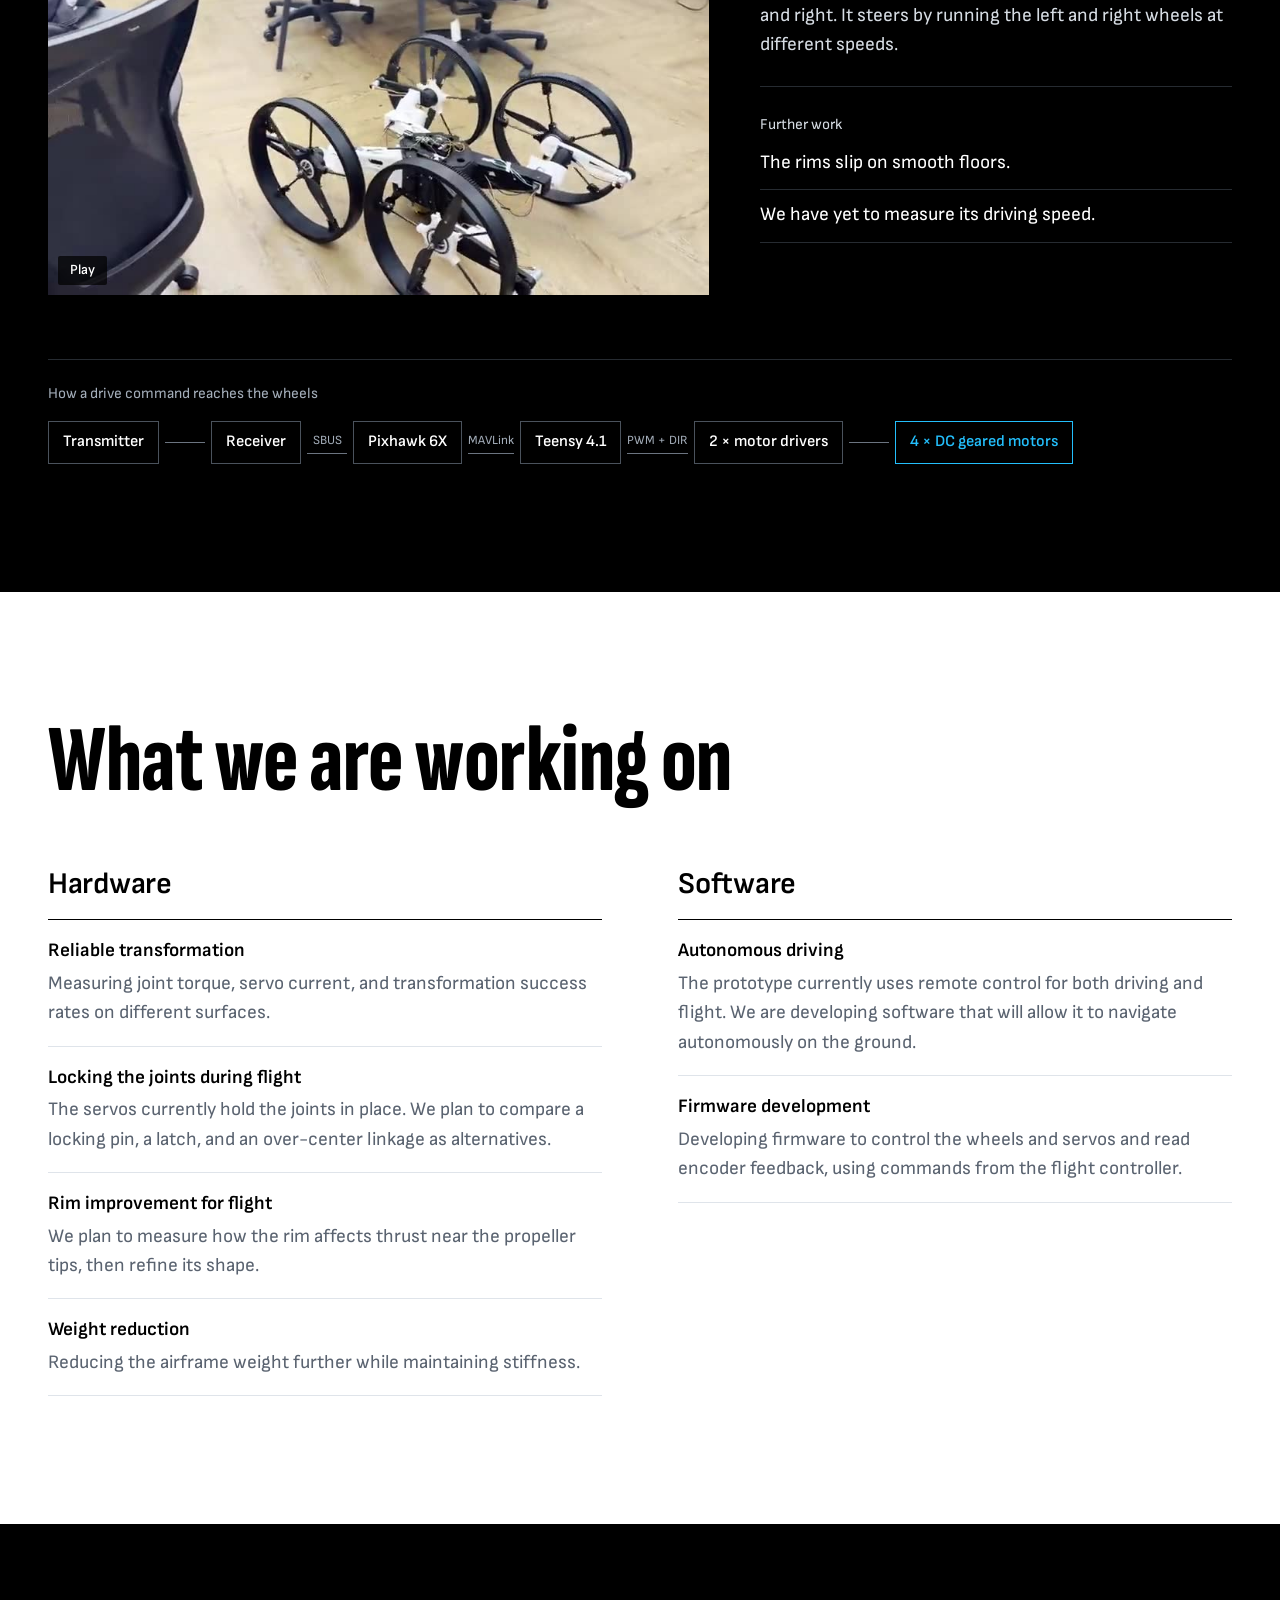
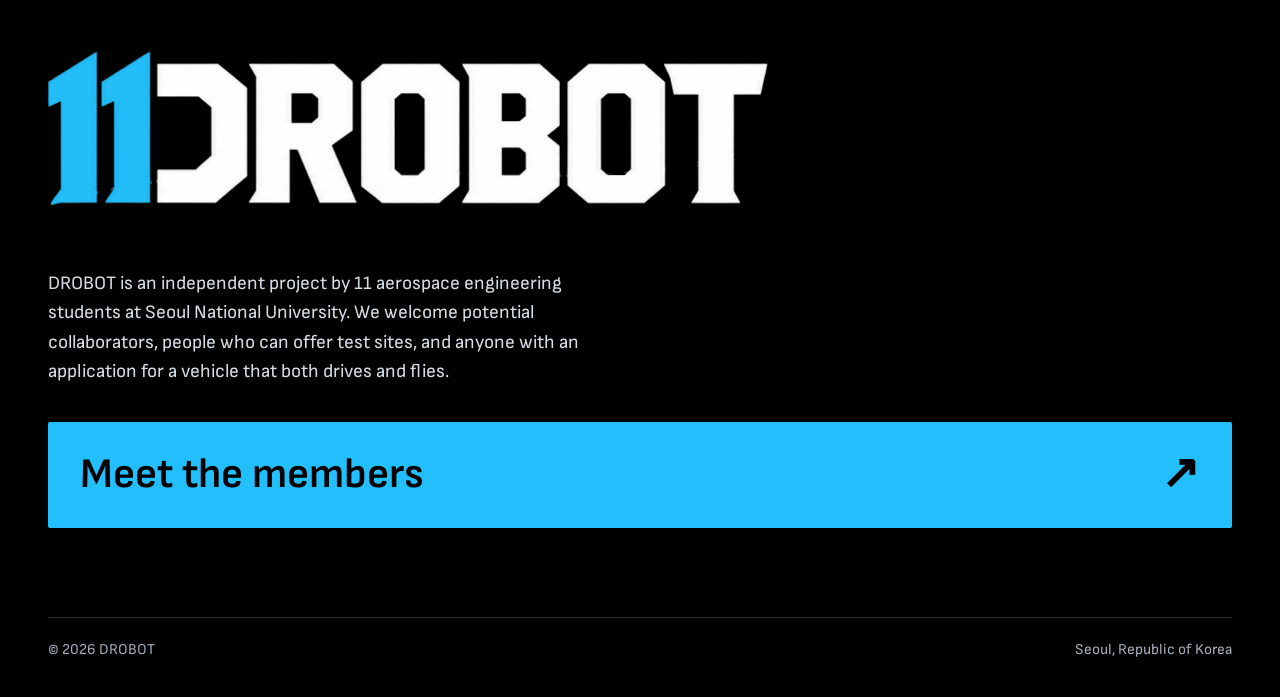
